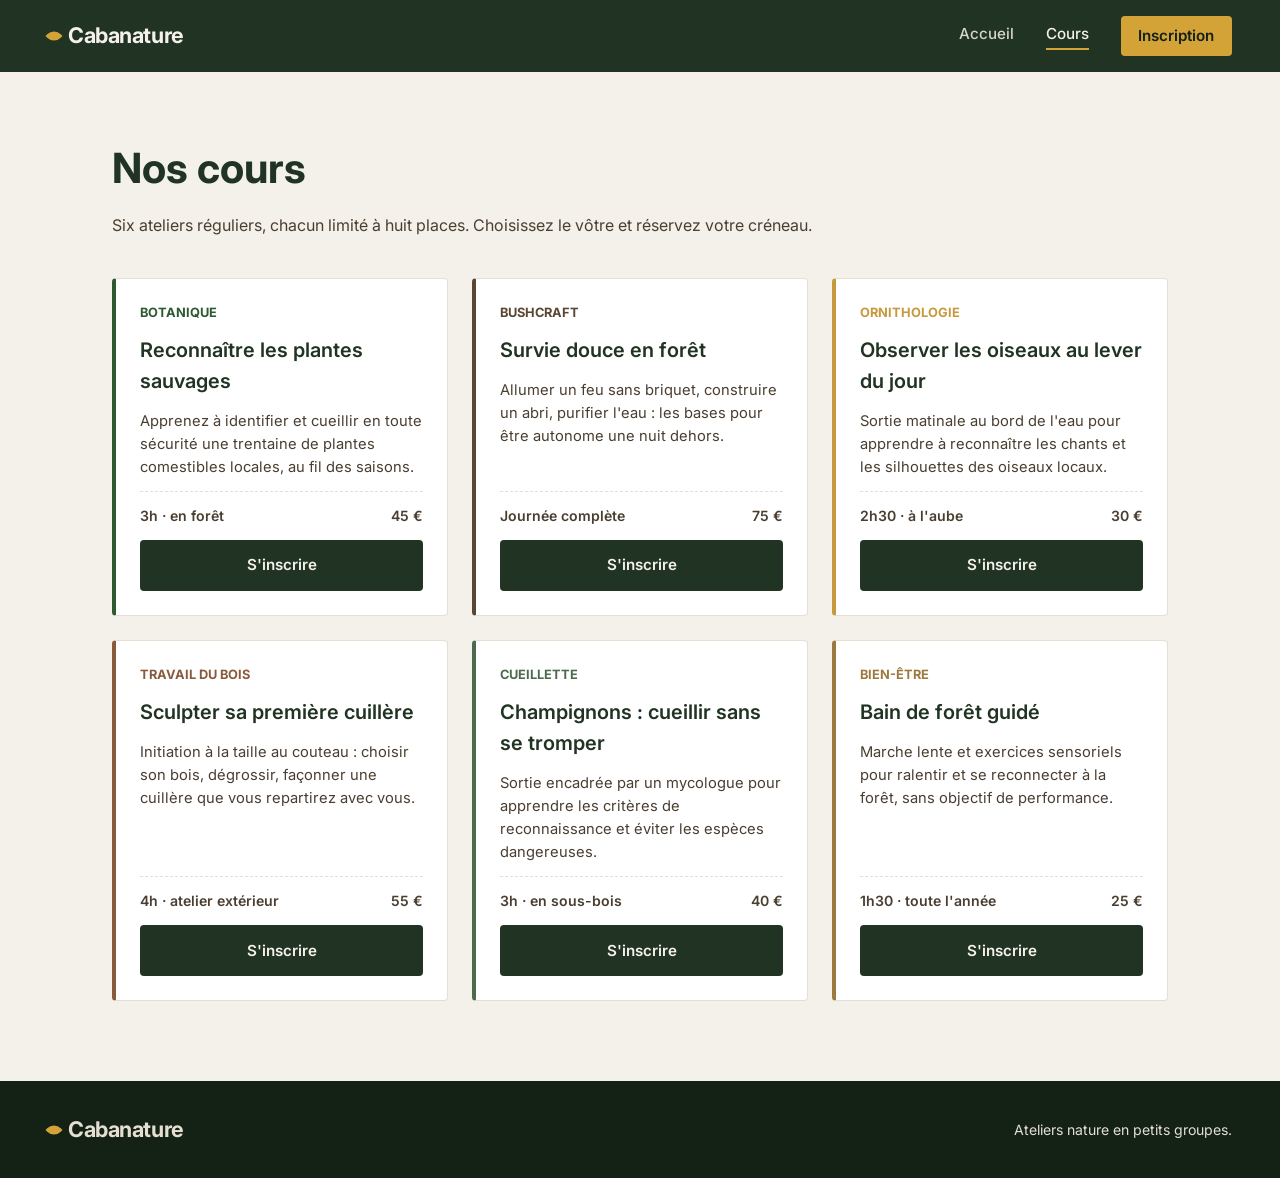
==== cours.html @ cf0db511 "Add files via upload" ====
<!DOCTYPE html>
<html lang="fr">
<head>
  <meta charset="UTF-8">
  <meta name="viewport" content="width=device-width, initial-scale=1.0">
  <title>Cours — Cabanature</title>
  <link rel="stylesheet" href="style.css">
</head>
<body>

<header class="site-header">
  <a href="index.html" class="logo"><span class="leaf"></span>Cabanature</a>
  
  <button class="mobile-toggle" id="menuToggle" aria-label="Ouvrir le menu" aria-expanded="false">
    <span></span><span></span><span></span>
  </button>

  <nav class="main-nav" id="mainNav">
    <a href="index.html">Accueil</a>
    <a href="cours.html" aria-current="page">Cours</a>
    <a href="inscription.html" class="nav-cta">Inscription</a>
  </nav>
</header>

<section class="courses-intro">
  <h1>Nos cours</h1>
  <p>Six ateliers réguliers, chacun limité à huit places. Choisissez le vôtre et réservez votre créneau.</p>
</section>

<div class="course-grid">

  <article class="course-card" style="--course-accent:#2e5a32">
    <p class="course-tag">Botanique</p>
    <h3>Reconnaître les plantes sauvages</h3>
    <p class="desc">Apprenez à identifier et cueillir en toute sécurité une trentaine de plantes comestibles locales, au fil des saisons.</p>
    <div class="course-meta">
      <span>3h · en forêt</span>
      <span>45 €</span>
    </div>
    <a href="inscription.html?cours=botanique" class="btn">S'inscrire</a>
  </article>

  <article class="course-card" style="--course-accent:#5a4632">
    <p class="course-tag">Bushcraft</p>
    <h3>Survie douce en forêt</h3>
    <p class="desc">Allumer un feu sans briquet, construire un abri, purifier l'eau : les bases pour être autonome une nuit dehors.</p>
    <div class="course-meta">
      <span>Journée complète</span>
      <span>75 €</span>
    </div>
    <a href="inscription.html?cours=bushcraft" class="btn">S'inscrire</a>
  </article>

  <article class="course-card" style="--course-accent:#c69a3c">
    <p class="course-tag">Ornithologie</p>
    <h3>Observer les oiseaux au lever du jour</h3>
    <p class="desc">Sortie matinale au bord de l'eau pour apprendre à reconnaître les chants et les silhouettes des oiseaux locaux.</p>
    <div class="course-meta">
      <span>2h30 · à l'aube</span>
      <span>30 €</span>
    </div>
    <a href="inscription.html?cours=ornithologie" class="btn">S'inscrire</a>
  </article>

  <article class="course-card" style="--course-accent:#8a5a3c">
    <p class="course-tag">Travail du bois</p>
    <h3>Sculpter sa première cuillère</h3>
    <p class="desc">Initiation à la taille au couteau : choisir son bois, dégrossir, façonner une cuillère que vous repartirez avec vous.</p>
    <div class="course-meta">
      <span>4h · atelier extérieur</span>
      <span>55 €</span>
    </div>
    <a href="inscription.html?cours=bois" class="btn">S'inscrire</a>
  </article>

  <article class="course-card" style="--course-accent:#4c6b4e">
    <p class="course-tag">Cueillette</p>
    <h3>Champignons : cueillir sans se tromper</h3>
    <p class="desc">Sortie encadrée par un mycologue pour apprendre les critères de reconnaissance et éviter les espèces dangereuses.</p>
    <div class="course-meta">
      <span>3h · en sous-bois</span>
      <span>40 €</span>
    </div>
    <a href="inscription.html?cours=champignons" class="btn">S'inscrire</a>
  </article>

  <article class="course-card" style="--course-accent:#9c7a3f">
    <p class="course-tag">Bien-être</p>
    <h3>Bain de forêt guidé</h3>
    <p class="desc">Marche lente et exercices sensoriels pour ralentir et se reconnecter à la forêt, sans objectif de performance.</p>
    <div class="course-meta">
      <span>1h30 · toute l'année</span>
      <span>25 €</span>
    </div>
    <a href="inscription.html?cours=bain-foret" class="btn">S'inscrire</a>
  </article>

</div>

<footer class="site-footer">
  <div class="logo"><span class="leaf"></span>Cabanature</div>
  <p>Ateliers nature en petits groupes.</p>
</footer>

<script>
  const menuToggle = document.getElementById('menuToggle');
  const mainNav = document.getElementById('mainNav');

  if (menuToggle && mainNav) {
    menuToggle.addEventListener('click', () => {
      const isOpen = mainNav.classList.toggle('active');
      menuToggle.setAttribute('aria-expanded', isOpen);
    });
  }
</script>

</body>
</html>
---- style.css ----
@import url('https://fonts.googleapis.com/css2?family=Inter:wght@400;500;600;700&display=swap');

:root {
  --forest: #213322;
  --forest-deep: #142115;
  --moss: #426b45;
  --moss-light: #83a885;
  --bark: #4a3e31;
  --linen: #f4f1ea;
  --linen-dark: #e5dfd3;
  --gold: #d4a338;
  --gold-dark: #b58727;
  --ink: #1a231b;

  --sans: 'Inter', system-ui, -apple-system, sans-serif;
}

* { box-sizing: border-box; margin: 0; padding: 0; }

html { scroll-behavior: smooth; }

body {
  font-family: var(--sans);
  color: var(--ink);
  background: var(--linen);
  line-height: 1.55;
  -webkit-font-smoothing: antialiased;
}

input, select, textarea, button {
  font-family: var(--sans);
}

a { color: inherit; text-decoration: none; }

/* ---------- Header Responsive ---------- */

.site-header {
  position: relative;
  display: flex;
  align-items: center;
  justify-content: space-between;
  padding: 1rem clamp(1rem, 4vw, 3rem);
  background: var(--forest);
  color: var(--linen);
  z-index: 100;
}

.logo {
  font-size: 1.35rem;
  font-weight: 700;
  letter-spacing: -0.02em;
  display: flex;
  align-items: center;
  gap: 0.5rem;
}

.logo .leaf {
  display: inline-block;
  width: 12px;
  height: 12px;
  background-color: var(--gold);
  border-radius: 0 80% 0 80%;
  transform: rotate(-45deg);
}

/* Bouton Hamburger */
.mobile-toggle {
  display: none;
  flex-direction: column;
  justify-content: space-between;
  width: 32px;
  height: 22px;
  background: transparent;
  border: none;
  cursor: pointer;
  padding: 0;
}

.mobile-toggle span {
  width: 100%;
  height: 3px;
  background-color: var(--linen);
  border-radius: 2px;
  transition: all 0.3s ease;
}

/* Navigation Bureau */
.main-nav {
  display: flex;
  align-items: center;
  gap: clamp(1rem, 2.5vw, 2.2rem);
  font-size: 0.95rem;
  font-weight: 500;
}

.main-nav a {
  position: relative;
  padding-bottom: 0.3rem;
  transition: opacity 0.2s ease;
  opacity: 0.85;
}

.main-nav a:hover,
.main-nav a[aria-current="page"] {
  opacity: 1;
}

.main-nav a[aria-current="page"]::after {
  content: "";
  position: absolute;
  left: 0;
  right: 0;
  bottom: 0;
  height: 2px;
  background: var(--gold);
}

.nav-cta {
  background: var(--gold);
  color: var(--forest-deep) !important;
  padding: 0.5rem 1.1rem !important;
  border-radius: 4px;
  font-weight: 600;
  opacity: 1 !important;
}

.nav-cta::after { display: none !important; }

/* Navigation Mobile */
@media (max-width: 48rem) {
  .mobile-toggle { display: flex; }

  .main-nav {
    display: none;
    position: absolute;
    top: 100%;
    left: 0;
    right: 0;
    background: var(--forest-deep);
    flex-direction: column;
    align-items: stretch;
    padding: 1.5rem;
    gap: 1.2rem;
    box-shadow: 0 10px 20px rgba(0,0,0,0.2);
  }

  .main-nav.active { display: flex; }

  .main-nav a {
    font-size: 1.1rem;
    padding: 0.5rem 0;
  }
}

/* ---------- Hero ---------- */

.hero {
  position: relative;
  padding: clamp(3.5rem, 8vw, 6rem) clamp(1rem, 4vw, 3rem);
  background: linear-gradient(180deg, var(--forest) 0%, var(--forest-deep) 100%);
  color: var(--linen);
}

.hero-inner { max-width: 44rem; }

.hero-eyebrow {
  color: var(--moss-light);
  font-size: 0.95rem;
  font-weight: 600;
  margin-bottom: 0.8rem;
}

.hero h1 {
  font-weight: 700;
  font-size: clamp(2rem, 5vw, 3.5rem);
  line-height: 1.15;
  letter-spacing: -0.03em;
}

.hero p.lede {
  margin-top: 1.25rem;
  max-width: 34rem;
  font-size: clamp(1rem, 2.2vw, 1.15rem);
  color: var(--linen-dark);
}

.hero-actions {
  margin-top: 2rem;
  display: flex;
  gap: 1rem;
  flex-wrap: wrap;
}

.btn {
  display: inline-flex;
  align-items: center;
  justify-content: center;
  font-weight: 600;
  font-size: 0.95rem;
  padding: 0.8rem 1.6rem;
  border-radius: 4px;
  transition: transform 0.15s ease, background 0.15s ease;
  cursor: pointer;
  border: 1px solid transparent;
  min-height: 44px; /* Zone tactile tactile */
}

.btn-primary { background: var(--gold); color: var(--forest-deep); }
.btn-primary:hover { background: var(--gold-dark); }
.btn-ghost { border-color: rgba(244, 241, 234, 0.4); color: var(--linen); }
.btn-ghost:hover { border-color: var(--linen); }

@media (max-width: 30rem) {
  .hero-actions .btn { width: 100%; }
}

/* ---------- Sections ---------- */

.section {
  padding: clamp(3rem, 7vw, 5rem) clamp(1rem, 4vw, 3rem);
  max-width: 72rem;
  margin: 0 auto;
}

.section-head {
  max-width: 38rem;
  margin-bottom: 2.5rem;
}

.section-head h2 {
  font-weight: 700;
  font-size: clamp(1.6rem, 3vw, 2.3rem);
  color: var(--forest);
  letter-spacing: -0.02em;
}

.section-head p {
  margin-top: 0.8rem;
  color: var(--bark);
  font-size: 1.05rem;
}

.pillars {
  display: grid;
  grid-template-columns: repeat(auto-fit, minmax(15rem, 1fr));
  gap: 2rem;
}

.pillar {
  border-top: 2px solid var(--moss);
  padding-top: 1.25rem;
}

.pillar .num {
  font-size: 0.85rem;
  font-weight: 700;
  color: var(--moss);
  text-transform: uppercase;
}

.pillar h3 {
  font-size: 1.25rem;
  font-weight: 600;
  color: var(--forest);
  margin: 0.4rem 0 0.5rem;
}

.pillar p { color: var(--bark); font-size: 0.95rem; }

.quote-band {
  background: var(--linen-dark);
  padding: clamp(2.5rem, 6vw, 4.5rem) clamp(1rem, 4vw, 3rem);
}

.quote-band blockquote {
  max-width: 42rem;
  margin: 0 auto;
  font-size: clamp(1.15rem, 2.2vw, 1.55rem);
  font-weight: 500;
  color: var(--forest);
  line-height: 1.4;
  border-left: 3px solid var(--gold);
  padding-left: 1.25rem;
}

.quote-band cite {
  display: block;
  margin-top: 1rem;
  font-style: normal;
  font-size: 0.9rem;
  color: var(--bark);
  font-weight: 600;
}

.cta-band {
  background: var(--forest);
  color: var(--linen);
  padding: clamp(3rem, 6vw, 4.5rem) clamp(1rem, 4vw, 3rem);
  text-align: center;
}

.cta-band h2 {
  font-size: clamp(1.5rem, 3vw, 2.2rem);
  font-weight: 700;
  margin-bottom: 1.5rem;
}

/* ---------- Page Cours ---------- */

.courses-intro {
  padding: clamp(2.5rem, 5vw, 4rem) clamp(1rem, 4vw, 3rem) 1rem;
  max-width: 72rem;
  margin: 0 auto;
}

.courses-intro h1 {
  font-weight: 700;
  font-size: clamp(1.8rem, 4vw, 2.6rem);
  color: var(--forest);
}

.courses-intro p { margin-top: 0.8rem; color: var(--bark); }

.course-grid {
  padding: 1.5rem clamp(1rem, 4vw, 3rem) clamp(3.5rem, 7vw, 5rem);
  max-width: 72rem;
  margin: 0 auto;
  display: grid;
  grid-template-columns: repeat(auto-fit, minmax(min(100%, 17rem), 1fr));
  gap: 1.5rem;
}

.course-card {
  background: #ffffff;
  border: 1px solid var(--linen-dark);
  border-left: 4px solid var(--course-accent, var(--moss));
  padding: 1.5rem;
  display: flex;
  flex-direction: column;
  gap: 0.8rem;
  border-radius: 4px;
}

.course-tag {
  font-size: 0.8rem;
  font-weight: 700;
  color: var(--course-accent, var(--moss));
  text-transform: uppercase;
}

.course-card h3 { font-size: 1.25rem; font-weight: 600; color: var(--forest); }
.course-card p.desc { color: var(--bark); font-size: 0.92rem; flex-grow: 1; }

.course-meta {
  display: flex;
  justify-content: space-between;
  font-size: 0.88rem;
  font-weight: 600;
  color: var(--bark);
  border-top: 1px dashed var(--linen-dark);
  padding-top: 0.8rem;
}

.course-card .btn {
  text-align: center;
  background: var(--forest);
  color: var(--linen);
}

/* ---------- Formulaire & Calendrier ---------- */

.form-section {
  padding: clamp(2rem, 5vw, 4rem) clamp(1rem, 4vw, 3rem);
  max-width: 46rem;
  margin: 0 auto;
}

.form-container {
  background: #ffffff;
  border: 1px solid var(--linen-dark);
  padding: clamp(1.2rem, 4vw, 2.2rem);
  border-radius: 6px;
}

.form-header h1 {
  font-size: clamp(1.6rem, 3.5vw, 2.2rem);
  font-weight: 700;
  color: var(--forest);
}

.form-header p { color: var(--bark); margin-top: 0.3rem; font-size: 0.95rem; }

.form-group-box {
  border: 1px solid var(--linen-dark);
  padding: clamp(0.9rem, 3vw, 1.2rem);
  border-radius: 4px;
  margin-top: 1.2rem;
  background: #faf8f4;
}

.form-group-box legend {
  font-weight: 700;
  color: var(--forest);
  padding: 0 0.4rem;
  font-size: 0.95rem;
}

.field { display: flex; flex-direction: column; margin-bottom: 1rem; }
.field:last-child { margin-bottom: 0; }

.field label {
  font-size: 0.88rem;
  font-weight: 600;
  color: var(--forest);
  margin-bottom: 0.3rem;
}

.field input, .field select, .field textarea {
  width: 100%;
  padding: 0.75rem;
  border: 1px solid #ccc;
  border-radius: 4px;
  font-size: 0.95rem;
  background: #ffffff;
  min-height: 44px; /* Touch target */
}

.field input:focus, .field select:focus {
  outline: 2px solid var(--moss);
  border-color: transparent;
}

.form-row {
  display: grid;
  grid-template-columns: repeat(auto-fit, minmax(min(100%, 14rem), 1fr));
  gap: 1rem;
}

/* Calendrier Responsive */

.calendar-wrapper {
  background: #ffffff;
  border: 1px solid var(--linen-dark);
  border-radius: 4px;
  padding: clamp(0.6rem, 2vw, 1rem);
  margin-top: 0.8rem;
}

.calendar-header {
  display: flex;
  justify-content: space-between;
  align-items: center;
  margin-bottom: 0.8rem;
}

.calendar-header h3 { font-size: 0.95rem; font-weight: 700; color: var(--forest); }

.btn-cal-nav {
  background: var(--linen);
  border: 1px solid var(--linen-dark);
  padding: 0.4rem 0.7rem;
  border-radius: 3px;
  cursor: pointer;
  font-size: 0.8rem;
  font-weight: 600;
  min-height: 38px;
}

.calendar-legend {
  display: flex;
  flex-wrap: wrap;
  gap: 0.6rem 0.9rem;
  font-size: 0.75rem;
  margin-bottom: 0.8rem;
  padding-bottom: 0.6rem;
  border-bottom: 1px solid var(--linen-dark);
}

.calendar-legend span { display: flex; align-items: center; gap: 0.3rem; }

.dot { width: 9px; height: 9px; border-radius: 50%; }
.dot.available { background: #2e7d32; }
.dot.selected { background: var(--gold); }
.dot.full { background: #d32f2f; }
.dot.disabled { background: #e0e0e0; }

.calendar-grid-header {
  display: grid;
  grid-template-columns: repeat(7, 1fr);
  text-align: center;
  font-weight: 700;
  font-size: 0.75rem;
  color: var(--bark);
  margin-bottom: 0.4rem;
}

.calendar-days {
  display: grid;
  grid-template-columns: repeat(7, 1fr);
  gap: 3px;
}

.cal-day {
  aspect-ratio: 1;
  display: flex;
  align-items: center;
  justify-content: center;
  font-size: clamp(0.75rem, 2vw, 0.88rem);
  font-weight: 600;
  border-radius: 3px;
  background: #f8f9fa;
  color: #aaa;
  user-select: none;
}

.cal-day.available {
  background: #e8f5e9;
  color: #1b5e20;
  border: 1px solid #a5d6a7;
  cursor: pointer;
}

.cal-day.available:hover { background: #c8e6c9; }

.cal-day.selected {
  background: var(--gold) !important;
  color: #ffffff !important;
  border-color: var(--gold-dark) !important;
}

.cal-day.full {
  background: #ffebee;
  color: #c62828;
  border: 1px solid #ffcdd2;
  cursor: not-allowed;
  text-decoration: line-through;
}

.cal-day.disabled { background: #f5f5f5; color: #cccccc; }

.selected-date-notice {
  margin-top: 0.8rem;
  font-size: 0.88rem;
  padding: 0.6rem 0.8rem;
  background: var(--linen);
  border-radius: 3px;
  color: var(--bark);
}

.selected-date-notice.active {
  background: #e8f5e9;
  color: #1b5e20;
  font-weight: 600;
}

.price-summary {
  display: flex;
  justify-content: space-between;
  align-items: center;
  background: var(--forest);
  color: var(--linen);
  padding: 0.9rem 1.2rem;
  border-radius: 4px;
  margin: 1.2rem 0;
}

.price-summary strong { font-size: 1.35rem; color: var(--gold); }

.checkbox-field {
  flex-direction: row;
  align-items: flex-start;
  gap: 0.6rem;
  margin-bottom: 1.2rem;
}

.checkbox-field input {
  width: 18px;
  height: 18px;
  margin-top: 0.15rem;
  accent-color: var(--forest);
}

.btn-submit { width: 100%; text-align: center; }

.status-message {
  display: none;
  padding: 1rem;
  border-radius: 4px;
  margin-bottom: 1.2rem;
  font-size: 0.9rem;
}

.status-message.success {
  background: #e8f5e9;
  border: 1px solid #a5d6a7;
  color: #1b5e20;
}

.status-message.error {
  background: #ffebee;
  border: 1px solid #ffcdd2;
  color: #c62828;
}

/* ---------- Footer ---------- */

.site-footer {
  background: var(--forest-deep);
  color: var(--linen-dark);
  padding: 2rem clamp(1rem, 4vw, 3rem);
  display: flex;
  flex-wrap: wrap;
  gap: 1rem;
  justify-content: space-between;
  align-items: center;
  font-size: 0.88rem;
}
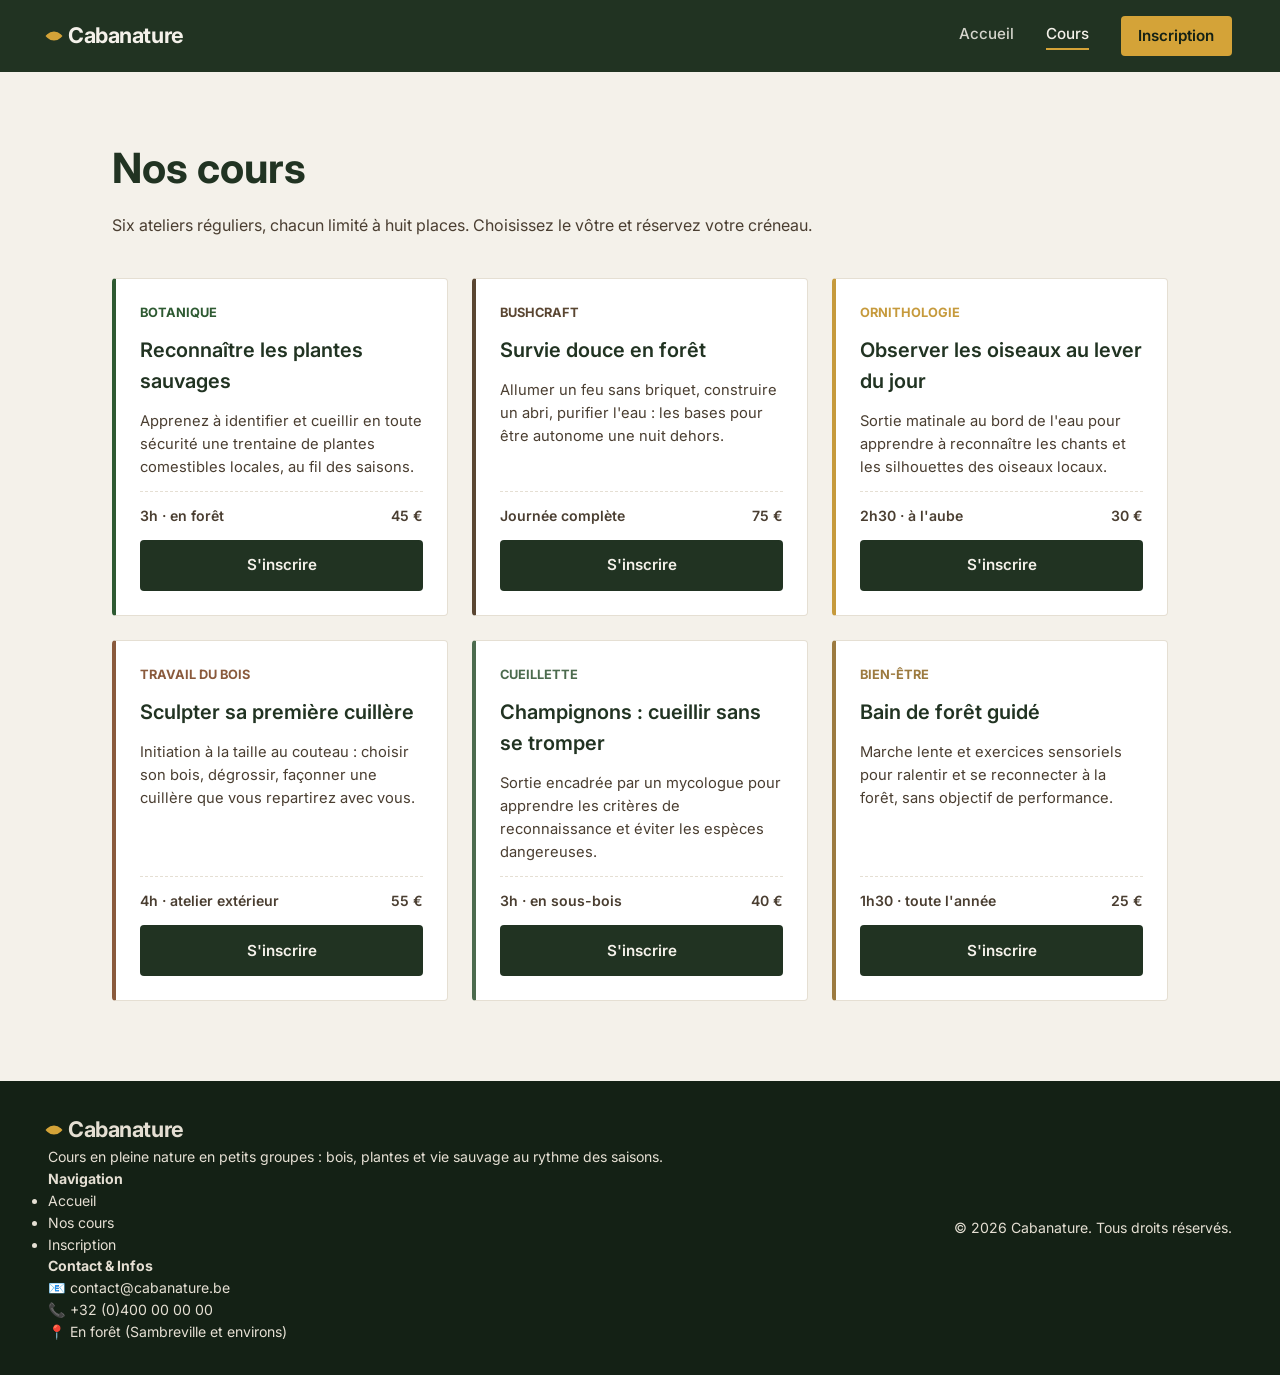
==== commit 93a14784: "Revise cours.html with new footer and course info Updated footer content and added additional course" ====
--- a/cours.html
+++ b/cours.html
@@ -97,9 +97,34 @@
 
 </div>
 
-<footer class="site-footer">
-  <div class="logo"><span class="leaf"></span>Cabanature</div>
-  <p>Ateliers nature en petits groupes.</p>
+
+  <footer class="site-footer">
+  <div class="footer-content">
+    <div class="footer-col">
+      <div class="logo"><span class="leaf"></span>Cabanature</div>
+      <p>Cours en pleine nature en petits groupes : bois, plantes et vie sauvage au rythme des saisons.</p>
+    </div>
+    
+    <div class="footer-col">
+      <h4>Navigation</h4>
+      <ul>
+        <li><a href="index.html">Accueil</a></li>
+        <li><a href="cours.html">Nos cours</a></li>
+        <li><a href="inscription.html">Inscription</a></li>
+      </ul>
+    </div>
+
+    <div class="footer-col">
+      <h4>Contact & Infos</h4>
+      <p>📧 contact@cabanature.be</p>
+      <p>📞 +32 (0)400 00 00 00</p>
+      <p>📍 En forêt (Sambreville et environs)</p>
+    </div>
+  </div>
+
+  <div class="footer-bottom">
+    <p>&copy; 2026 Cabanature. Tous droits réservés.</p>
+  </div>
 </footer>
 
 <script>
@@ -115,4 +140,4 @@
 </script>
 
 </body>
-</html>+</html>
--- a/style.css
+++ b/style.css
@@ -615,4 +615,5 @@
   justify-content: space-between;
   align-items: center;
   font-size: 0.88rem;
-}+}
+
